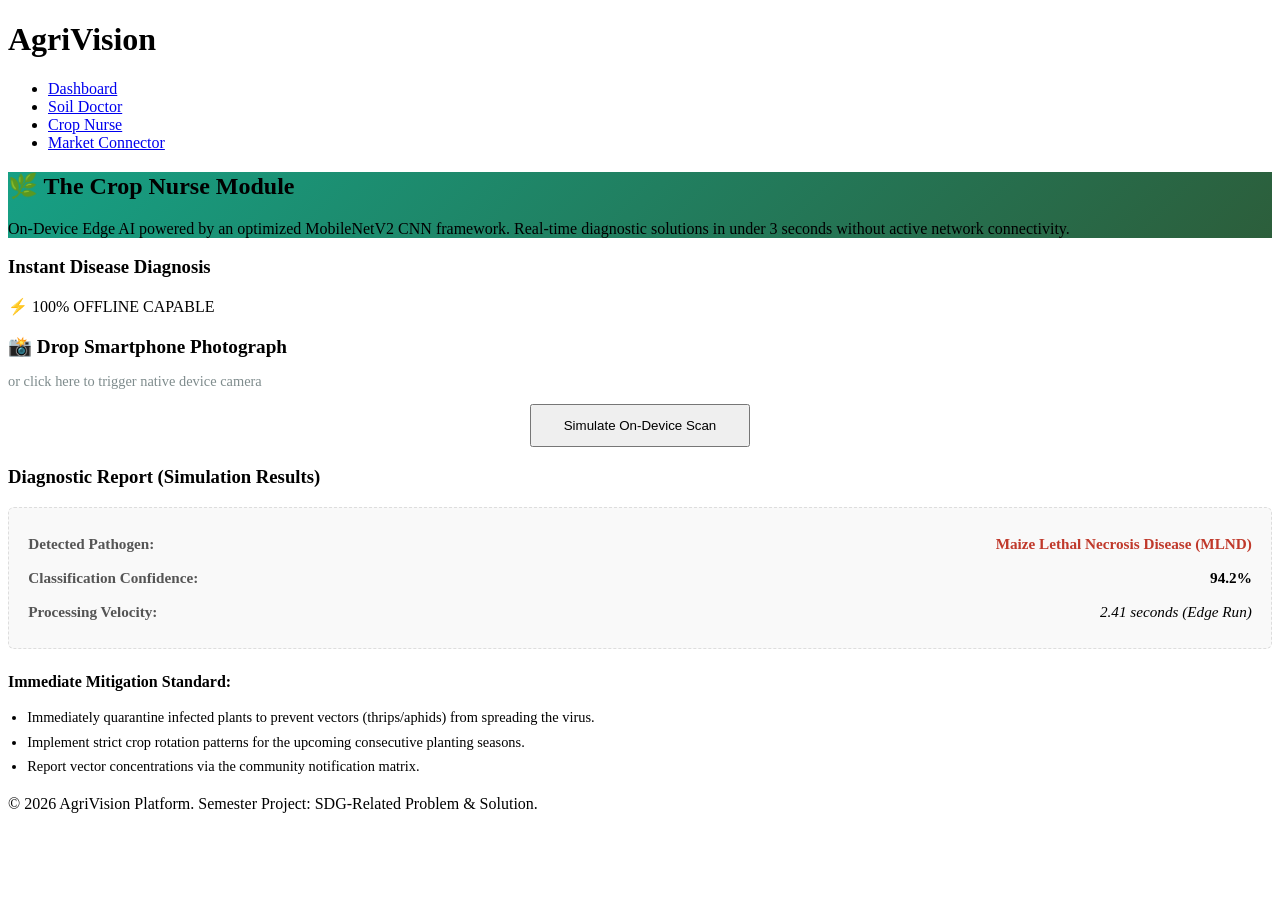
==== crop.html @ 59572f2c "added new files" ====
<!DOCTYPE html>
<html lang="en">
<head>
    <meta charset="UTF-8">
    <meta name="viewport" content="width=device-width, initial-scale=1.0">
    <title>Crop Nurse - AgriVision</title>
    <link rel="stylesheet" href="styles.css">
</head>
<body>

    <header>
        <div class="nav-container">
            <div class="logo">
                <h1>Agri<span>Vision</span></h1>
            </div>
            <nav>
                <ul>
                    <li><a href="index.html">Dashboard</a></li>
                    <li><a href="soil.html">Soil Doctor</a></li>
                    <li><a href="crop.html" class="active">Crop Nurse</a></li>
                    <li><a href="market.html">Market Connector</a></li>
                </ul>
            </nav>
        </div>
    </header>

    <main>
        <div class="dashboard-header" style="background: linear-gradient(135deg, #16a085, #2c5e3b);">
            <h2>🌿 The Crop Nurse Module</h2>
            <p>On-Device Edge AI powered by an optimized MobileNetV2 CNN framework. Real-time diagnostic solutions in under 3 seconds without active network connectivity.</p>
        </div>

        <div class="row-layout">
            <div class="card">
                <h3>Instant Disease Diagnosis</h3>
                <div class="offline-badge">⚡ 100% OFFLINE CAPABLE</div>
                
                <div class="upload-zone">
                    <p style="font-size: 1.2rem; font-weight: bold; margin-bottom: 0.5rem; color: var(--primary-color);">📸 Drop Smartphone Photograph</p>
                    <p style="font-size: 0.9rem; color: #7f8c8d;">or click here to trigger native device camera</p>
                </div>

                <div style="text-align: center;">
                    <button class="btn" style="padding: 0.75rem 2rem;" onclick="alert('Simulating edge image inference computation locally...');">Simulate On-Device Scan</button>
                </div>
            </div>

            <div class="card">
                <h3>Diagnostic Report (Simulation Results)</h3>
                <div style="background-color: #f9f9f9; padding: 1.2rem; border-radius: 6px; border: 1px dashed #ddd;">
                    <table style="width:100%; border-collapse: collapse; font-size: 0.95rem;">
                        <tr>
                            <td style="padding: 0.5rem 0; font-weight: bold; color: #555;">Detected Pathogen:</td>
                            <td style="padding: 0.5rem 0; text-align: right; color: #c0392b; font-weight: bold;">Maize Lethal Necrosis Disease (MLND)</td>
                        </tr>
                        <tr>
                            <td style="padding: 0.5rem 0; font-weight: bold; color: #555;">Classification Confidence:</td>
                            <td style="padding: 0.5rem 0; text-align: right; font-weight: bold; color: var(--success-color);">94.2%</td>
                        </tr>
                        <tr>
                            <td style="padding: 0.5rem 0; font-weight: bold; color: #555;">Processing Velocity:</td>
                            <td style="padding: 0.5rem 0; text-align: right; font-style: italic;">2.41 seconds (Edge Run)</td>
                        </tr>
                    </table>
                </div>

                <h4 style="margin-top: 1.5rem; color: var(--primary-color); margin-bottom: 0.5rem;">Immediate Mitigation Standard:</h4>
                <ul style="padding-left: 1.2rem; font-size: 0.9rem; color: var(--text-color); line-height: 1.7;">
                    <li>Immediately quarantine infected plants to prevent vectors (thrips/aphids) from spreading the virus.</li>
                    <li>Implement strict crop rotation patterns for the upcoming consecutive planting seasons.</li>
                    <li>Report vector concentrations via the community notification matrix.</li>
                </ul>
            </div>
        </div>
    </main>

    <footer>
        <p>&copy; 2026 AgriVision Platform. Semester Project: SDG-Related Problem & Solution.</p>
    </footer>

</body>
</html>
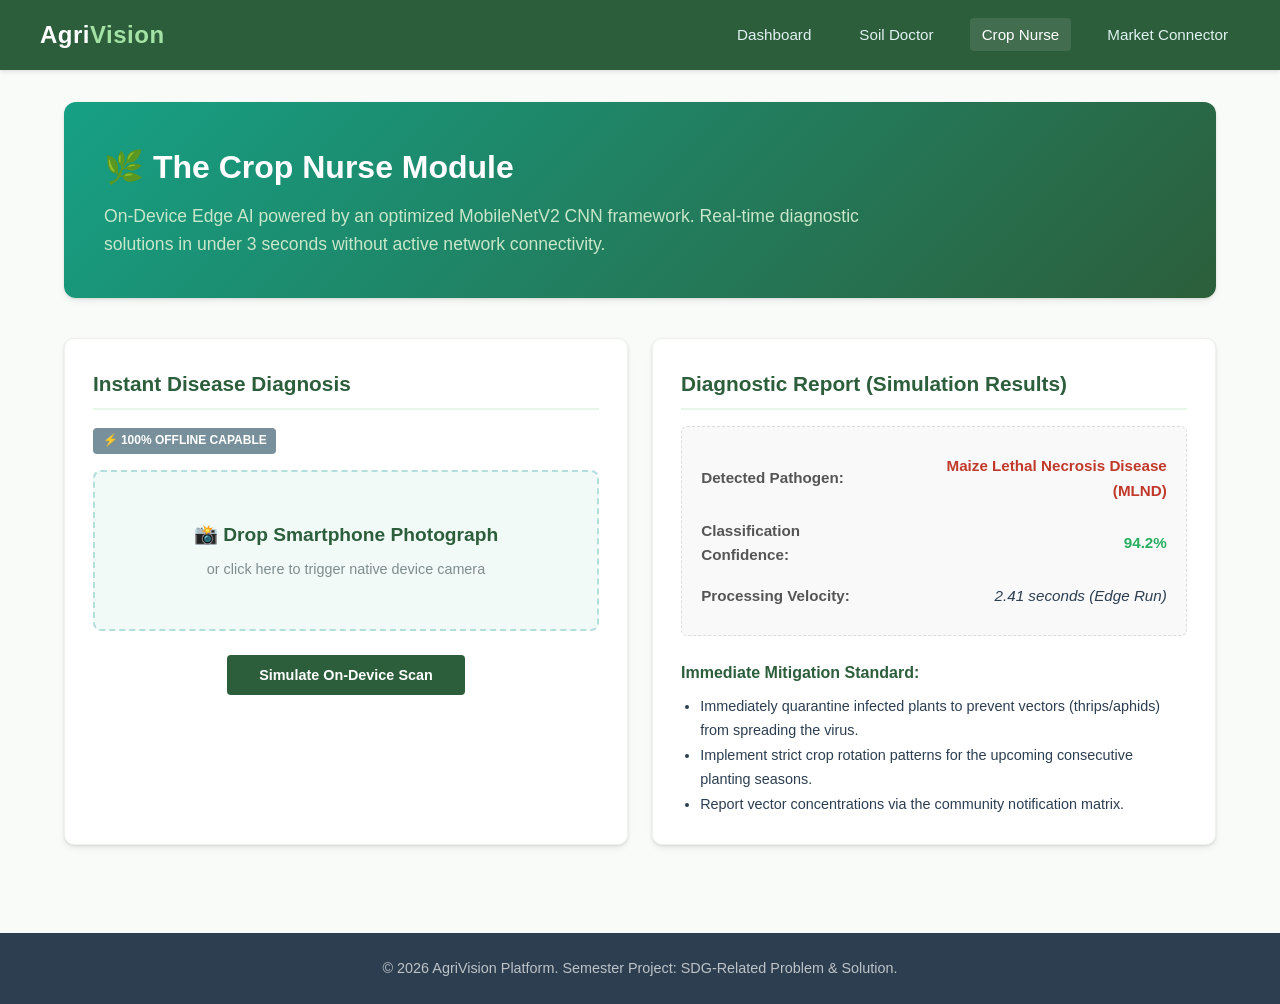
==== commit 1e88e926: "Modified files" ====
--- a/crop.html
+++ b/crop.html
@@ -4,7 +4,7 @@
     <meta charset="UTF-8">
     <meta name="viewport" content="width=device-width, initial-scale=1.0">
     <title>Crop Nurse - AgriVision</title>
-    <link rel="stylesheet" href="styles.css">
+    <link rel="stylesheet" href="style.css">
 </head>
 <body>
 
--- a/style.css
+++ b/style.css
@@ -0,0 +1,281 @@
+/* AgriVision Platform - Modern CSS Stylesheet */
+
+:root {
+    --primary-color: #2c5e3b;      /* Deep Forest Green */
+    --primary-light: #e8f5e9;    /* Light Sage */
+    --accent-color: #e67e22;     /* Earthy Orange */
+    --text-color: #2c3e50;       /* Dark Slate Text */
+    --bg-light: #f9fbf9;         /* Very Light Off-White/Green tint */
+    --border-color: #dadada;
+    --success-color: #27ae60;
+    --warning-color: #f1c40f;
+    --card-shadow: 0 4px 6px rgba(0, 0, 0, 0.05), 0 1px 3px rgba(0, 0, 0, 0.1);
+}
+
+* {
+    box-sizing: border-box;
+    margin: 0;
+    padding: 0;
+}
+
+body {
+    font-family: -apple-system, BlinkMacSystemFont, "Segoe UI", Roboto, Oxygen, Ubuntu, Cantarell, "Open Sans", "Helvetica Neue", sans-serif;
+    color: var(--text-color);
+    background-color: var(--bg-light);
+    line-height: 1.6;
+}
+
+/* Header & Navigation */
+header {
+    background-color: var(--primary-color);
+    color: white;
+    padding: 1rem 2rem;
+    position: sticky;
+    top: 0;
+    z-index: 1000;
+    box-shadow: 0 2px 4px rgba(0,0,0,0.1);
+}
+
+.nav-container {
+    display: flex;
+    justify-content: space-between;
+    align-items: center;
+    max-width: 1200px;
+    margin: 0 auto;
+}
+
+.logo h1 {
+    font-size: 1.5rem;
+    font-weight: 700;
+    letter-spacing: 0.5px;
+}
+
+.logo span {
+    color: #a3e2a4;
+}
+
+nav ul {
+    list-style: none;
+    display: flex;
+    gap: 1.5rem;
+}
+
+nav a {
+    color: #e0f2f1;
+    text-decoration: none;
+    font-weight: 500;
+    font-size: 0.95rem;
+    transition: color 0.3s ease;
+    padding: 0.5rem 0.75rem;
+    border-radius: 4px;
+}
+
+nav a:hover, nav a.active {
+    color: white;
+    background-color: rgba(255, 255, 255, 0.1);
+}
+
+/* Main Container */
+main {
+    max-width: 1200px;
+    margin: 2rem auto;
+    padding: 0 1.5rem;
+}
+
+/* Hero Section / Dashboard Header */
+.dashboard-header {
+    margin-bottom: 2.5rem;
+    background: linear-gradient(135deg, #2c5e3b, #1b3d24);
+    color: white;
+    padding: 2.5rem;
+    border-radius: 12px;
+    box-shadow: var(--card-shadow);
+}
+
+.dashboard-header h2 {
+    font-size: 2rem;
+    margin-bottom: 0.5rem;
+}
+
+.dashboard-header p {
+    color: #c8e6c9;
+    font-size: 1.1rem;
+    max-width: 800px;
+}
+
+/* Grid Layouts */
+.grid-3 {
+    display: grid;
+    grid-template-columns: repeat(auto-fit, minmax(300px, 1fr));
+    gap: 1.5rem;
+    margin-top: 1.5rem;
+}
+
+/* Responsive Columns */
+.row-layout {
+    display: flex;
+    flex-wrap: wrap;
+    gap: 1.5rem;
+    margin-bottom: 2rem;
+}
+
+/* Cards */
+.card {
+    background: white;
+    border-radius: 10px;
+    padding: 1.75rem;
+    box-shadow: var(--card-shadow);
+    margin-bottom: 1.5rem;
+    border: 1px solid #edf2ed;
+    flex: 1;
+    min-width: 280px;
+}
+
+.card h3 {
+    color: var(--primary-color);
+    margin-bottom: 1rem;
+    font-size: 1.3rem;
+    border-bottom: 2px solid var(--primary-light);
+    padding-bottom: 0.5rem;
+}
+
+/* Metric Badges */
+.metric-container {
+    display: flex;
+    gap: 1rem;
+    margin-top: 1rem;
+}
+
+.metric-box {
+    flex: 1;
+    text-align: center;
+    padding: 1rem;
+    background-color: var(--primary-light);
+    border-radius: 6px;
+}
+
+.metric-value {
+    font-size: 2rem;
+    font-weight: 700;
+    color: var(--primary-color);
+}
+
+.metric-label {
+    font-size: 0.85rem;
+    color: var(--text-color);
+    font-weight: 500;
+}
+
+/* SDG Section */
+.sdg-container {
+    display: flex;
+    flex-wrap: wrap;
+    gap: 0.5rem;
+    margin-top: 1rem;
+}
+
+.sdg-badge {
+    padding: 0.5rem 1rem;
+    color: white;
+    border-radius: 4px;
+    font-weight: 600;
+    font-size: 0.85rem;
+}
+
+.sdg-2 { background-color: #dda83a; }
+.sdg-8 { background-color: #a21c26; }
+.sdg-12 { background-color: #bf8d2c; }
+.sdg-13 { background-color: #407f46; }
+
+/* Forms & UI Elements */
+.btn {
+    display: inline-block;
+    background-color: var(--primary-color);
+    color: white;
+    padding: 0.6rem 1.2rem;
+    border-radius: 4px;
+    text-decoration: none;
+    font-weight: 600;
+    font-size: 0.9rem;
+    border: none;
+    cursor: pointer;
+    transition: background-color 0.2s ease;
+}
+
+.btn:hover {
+    background-color: #1b3d24;
+}
+
+.btn-accent {
+    background-color: var(--accent-color);
+}
+
+.btn-accent:hover {
+    background-color: #d35400;
+}
+
+/* Sensor/Data Tables */
+.data-table {
+    width: 100%;
+    border-collapse: collapse;
+    margin-top: 1rem;
+}
+
+.data-table th, .data-table td {
+    padding: 0.75rem 1rem;
+    text-align: left;
+    border-bottom: 1px solid #e0e0e0;
+}
+
+.data-table th {
+    background-color: #f1f8f1;
+    color: var(--primary-color);
+    font-weight: 600;
+}
+
+.status-indicator {
+    display: inline-block;
+    width: 10px;
+    height: 10px;
+    border-radius: 50%;
+    margin-right: 6px;
+}
+
+.status-good { background-color: var(--success-color); }
+.status-warning { background-color: var(--warning-color); }
+
+/* Crop Nurse styles */
+.upload-zone {
+    border: 2px dashed #b2dfdb;
+    background-color: #f2faf8;
+    border-radius: 8px;
+    padding: 3rem 2rem;
+    text-align: center;
+    cursor: pointer;
+    margin-bottom: 1.5rem;
+}
+
+.upload-zone:hover {
+    border-color: var(--primary-color);
+}
+
+.offline-badge {
+    background-color: #78909c;
+    color: white;
+    padding: 0.2rem 0.6rem;
+    border-radius: 4px;
+    font-size: 0.75rem;
+    font-weight: bold;
+    display: inline-block;
+    margin-bottom: 1rem;
+}
+
+/* Footer */
+footer {
+    background-color: #2c3e50;
+    color: #bdc3c7;
+    text-align: center;
+    padding: 1.5rem;
+    margin-top: 4rem;
+    font-size: 0.9rem;
+}
